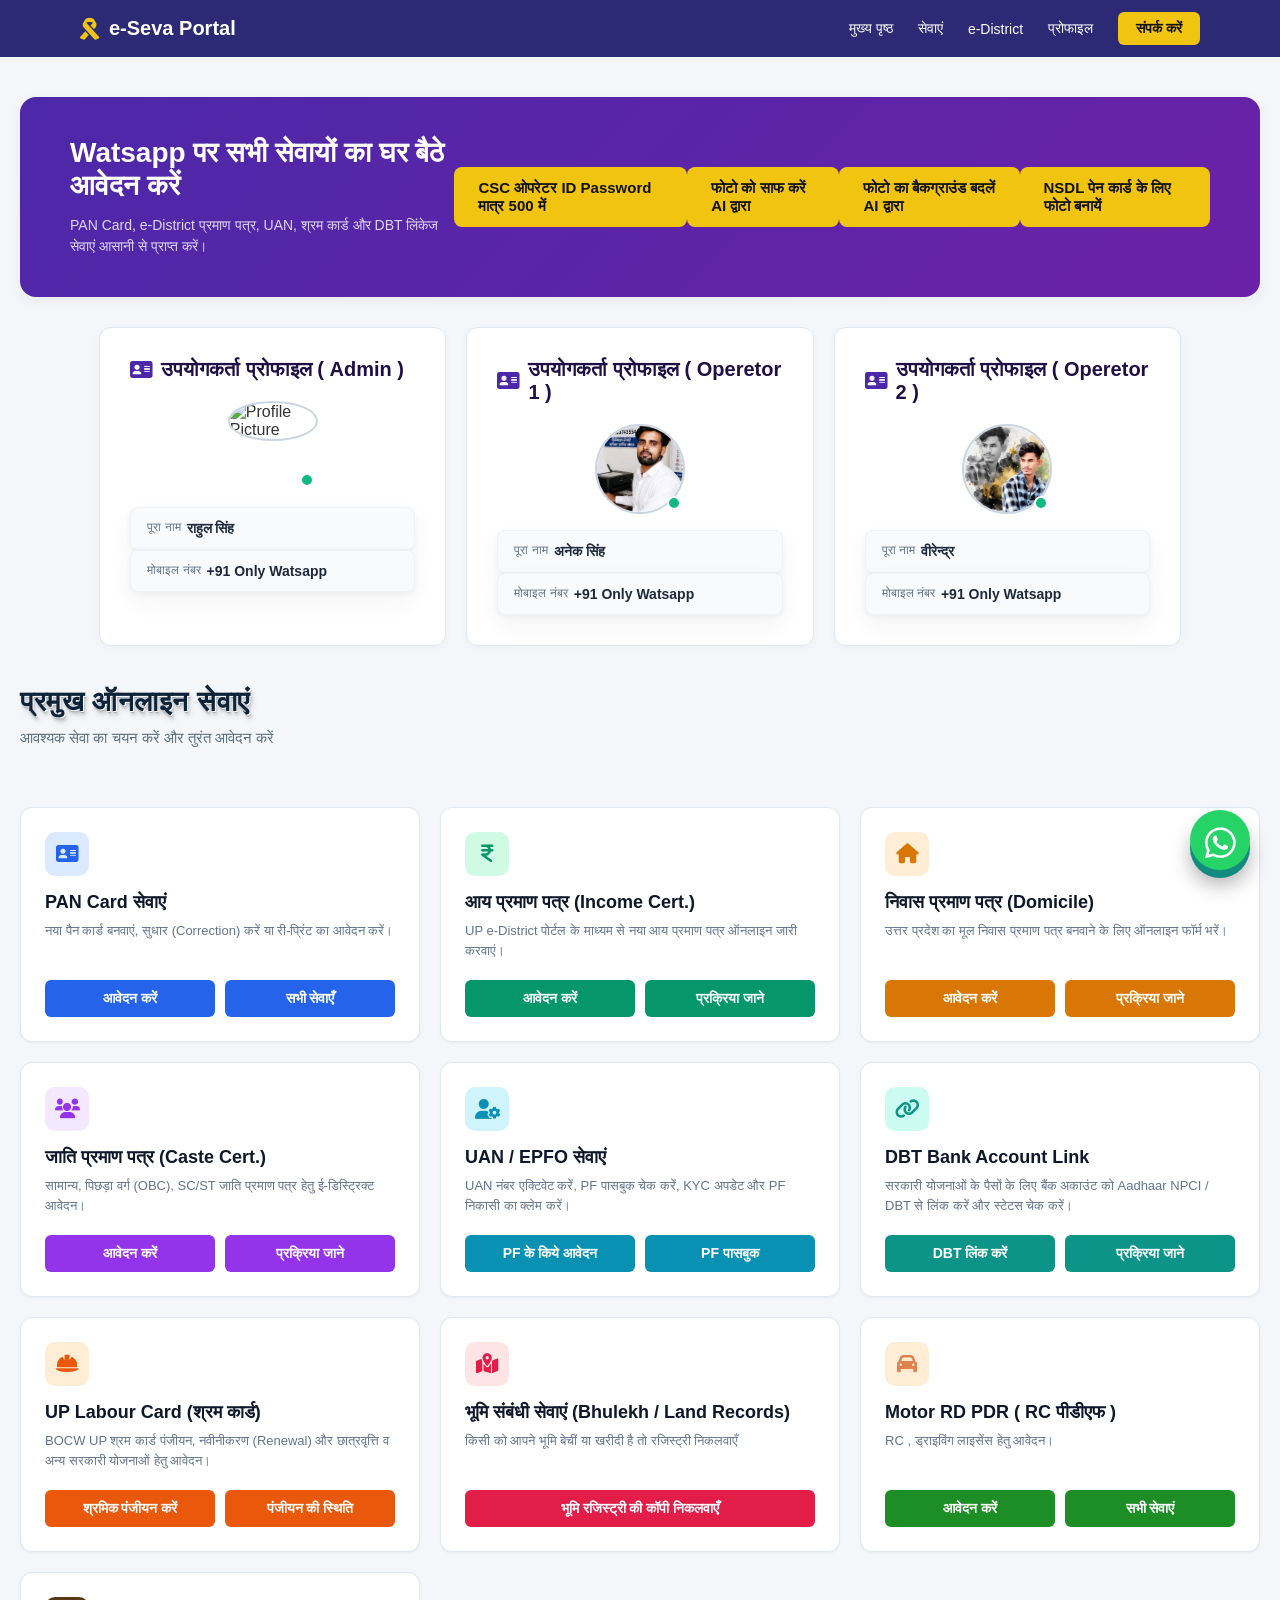
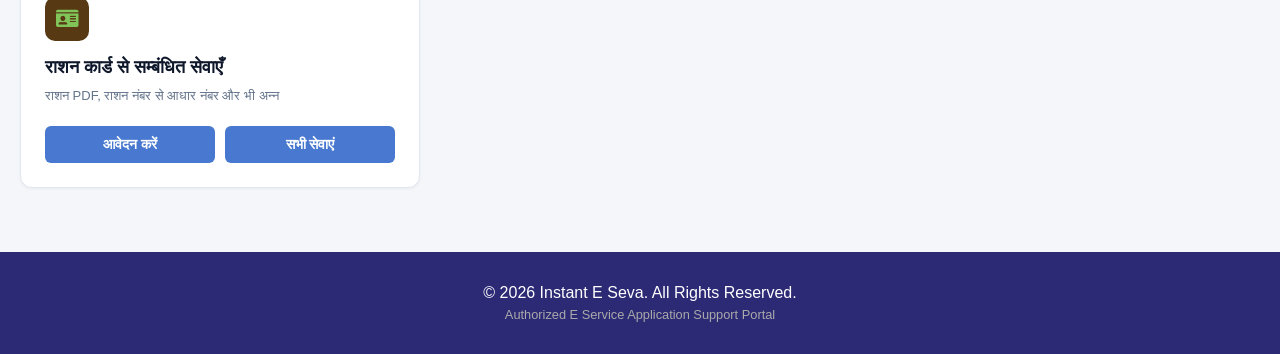
==== index.html @ 9118367d "Add files via upload" ====
<!DOCTYPE html>
<html lang="hi">
<head>
  <meta charset="UTF-8">
  <meta name="viewport" content="width=device-width, initial-scale=1.0">
  <title>e-Seva Portal</title>
  <link rel="stylesheet" href="style.css">
  <!-- Font Awesome Icons -->
  <link rel="stylesheet" href="https://cdnjs.cloudflare.com/ajax/libs/font-awesome/6.4.0/css/all.min.css">
  <link href="https://cdnjs.cloudflare.com/ajax/libs/font-awesome/6.0.0/css/all.min.css" rel="stylesheet">
</head>
<a href="https://wa.me/919196019864" class="whatsapp-3d-btn" target="_blank" aria-label="Chat on WhatsApp">
  <i class="fab fa-whatsapp"></i>
</a>
<body>

  <!-- Navigation Bar -->
  <header class="navbar">
    <div class="logo">
      <i class="fa-solid fa-ribbon logo-icon"></i>
      <span>e-Seva Portal</span>
    </div>
    <nav class="nav-links">
      <a href="#">मुख्य पृष्ठ</a>
      <a href="allser.html" target="_blank">सेवाएं</a>
      <a href="https://edistrict.up.gov.in/edistrictup/" target="_blank">e-District</a>
      <a href="#">प्रोफाइल</a>
      <a href="https://wa.me/919196019864" target="_blank" class="btn-contact">संपर्क करें</a>
    </nav>
  </header>

  <!-- Main Container -->
  <main class="container">
    
    <!-- Hero Banner -->
    <section class="hero-banner">
      <div class="hero-content">
        <h1>Watsapp पर सभी सेवायों का घर बैठे आवेदन करें </h1>
        <p>PAN Card, e-District प्रमाण पत्र, UAN, श्रम कार्ड और DBT लिंकेज सेवाएं आसानी से प्राप्त करें।</p>
      </div>
      <a href="https://wa.me/919196019864" target="_blank" class="btn-yellow">CSC ओपरेटर ID Password मात्र 500 में</a>      
      <a href="https://picsart.com/ai-image-enhancer/" target="_blank" class="btn-yellow">फोटो को साफ करें AI द्वारा</a>
      <a href="https://www.remove.bg/upload" target="_blank" class="btn-yellow">फोटो का बैकग्राउंड बदलें AI द्वारा</a>
      <a href="nsdl.html" target="_blank" class="btn-yellow">NSDL पेन कार्ड के लिए फोटो बनायें</a>
    </section>

    <!-- User Profile Section -->
   <div class="card-contener">
    <section class="profile-card">
      <h2 class="profile-title">
        <i class="fa-solid fa-address-card"></i>
        उपयोगकर्ता प्रोफाइल ( Admin )
      </h2>

      <div class="profile-grid">
        <!-- Avatar Column -->
        <div class="avatar-container">
          <div class="avatar-wrapper">
            <!-- आप यहाँ अपनी इमेज का URL लगा सकते हैं -->
            <img src="rahul.png" alt="Profile Picture" class="avatar-img">
            <span class="status-dot"></span>
          </div>
        </div>

        <!-- Details Grid -->
        <div class="details-grid">
          <div class="info-box">
            <span class="label">पूरा नाम</span>
            <span class="value">राहुल सिंह</span>
          </div>

          <div class="info-box">
            <span class="label">मोबाइल नंबर</span>
            <span class="value">+91 Only Watsapp</span>
          </div>
        </div>
      </div>
      
    </section>
<section class="profile-card">
      <h2 class="profile-title">
        <i class="fa-solid fa-address-card"></i>
        उपयोगकर्ता प्रोफाइल ( Operetor 1 )
      </h2>

      <div class="profile-grid">
        <!-- Avatar Column -->
        <div class="avatar-container">
          <div class="avatar-wrapper">
            <!-- आप यहाँ अपनी इमेज का URL लगा सकते हैं -->
            <img src="ane.jpg" alt="Profile Picture" class="avatar-img">
            <span class="status-dot"></span>
          </div>
        </div>

        <!-- Details Grid -->
        <div class="details-grid">
          <div class="info-box">
            <span class="label">पूरा नाम</span>
            <span class="value">अनेक सिंह</span>
          </div>

          <div class="info-box">
            <span class="label">मोबाइल नंबर</span>
            <span class="value">+91 Only Watsapp</span>
          </div>
        </div>
      </div>
      
    </section>
    <section class="profile-card">
      <h2 class="profile-title">
        <i class="fa-solid fa-address-card"></i>
        उपयोगकर्ता प्रोफाइल ( Operetor 2 )
      </h2>

      <div class="profile-grid">
        <!-- Avatar Column -->
        <div class="avatar-container">
          <div class="avatar-wrapper">
            <!-- आप यहाँ अपनी इमेज का URL लगा सकते हैं -->
            <img src="vee.jpg" alt="Profile Picture" class="avatar-img">
            <span class="status-dot"></span>
          </div>
        </div>

        <!-- Details Grid -->
        <div class="details-grid">
          <div class="info-box">
            <span class="label">पूरा नाम</span>
            <span class="value">वीरेन्द्र</span>
          </div>

          <div class="info-box">
            <span class="label">मोबाइल नंबर</span>
            <span class="value">+91 Only Watsapp</span>
          </div>
        </div>
      </div>
      
    </section>
    </div>
  </main>
<div class="container">
    <!-- Header -->
    <div class="header">
      <h1 class="heading-3d">प्रमुख ऑनलाइन सेवाएं</h1>
      <p class="sub-heading">आवश्यक सेवा का चयन करें और तुरंत आवेदन करें</p>
    </div>

    <!-- Services Grid -->
    <div class="services-grid">

      <!-- Card 1: PAN Card -->
      <div class="card card-pan">
        <div>
          <div class="icon-box"><i class="fa-solid fa-address-card"></i></div>
          <h2>PAN Card सेवाएं</h2>
          <p>नया पैन कार्ड बनवाएं, सुधार (Correction) करें या री-प्रिंट का आवेदन करें।</p>
        </div>
        <div class="button-group">
        <a href="https://wa.me/919196019864" target="_blank" class="btn">आवेदन करें</a>
        <a href="allser.html" target="_blank" class="btn">सभी सेवाएँ</a>
        </div>
      </div>

      <!-- Card 2: Income Cert -->
      <div class="card card-income">
        <div>
          <div class="icon-box"><i class="fa-solid fa-indian-rupee-sign"></i></div>
          <h2>आय प्रमाण पत्र (Income Cert.)</h2>
          <p>UP e-District पोर्टल के माध्यम से नया आय प्रमाण पत्र ऑनलाइन जारी करवाएं।</p>
        </div>
        <div class="button-group">
        <a href="https://wa.me/919196019864" target="_blank" class="btn">आवेदन करें</a>
        <a href="edis.html" target="_blank" class="btn">प्रक्रिया जाने</a>
        </div>
      </div>

      <!-- Card 3: Domicile -->
      <div class="card card-domicile">
        <div>
          <div class="icon-box"><i class="fa-solid fa-house"></i></div>
          <h2>निवास प्रमाण पत्र (Domicile)</h2>
          <p>उत्तर प्रदेश का मूल निवास प्रमाण पत्र बनवाने के लिए ऑनलाइन फॉर्म भरें।</p>
        </div>
        <div class="button-group">
        <a href="https://wa.me/919196019864" target="_blank" class="btn">आवेदन करें</a>
        <a href="edis.html" target="_blank" class="btn">प्रक्रिया जाने</a>
        </div>
      </div>

      <!-- Card 4: Caste Cert -->
      <div class="card card-caste">
        <div>
          <div class="icon-box"><i class="fa-solid fa-users"></i></div>
          <h2>जाति प्रमाण पत्र (Caste Cert.)</h2>
          <p>सामान्य, पिछड़ा वर्ग (OBC), SC/ST जाति प्रमाण पत्र हेतु ई-डिस्ट्रिक्ट आवेदन।</p>
        </div>
        <div class="button-group">
        <a href="https://wa.me/919196019864" target="_blank" class="btn">आवेदन करें</a>
        <a href="edis.html" target="_blank" class="btn">प्रक्रिया जाने</a>
        </div>
      </div>

      <!-- Card 5: UAN / EPFO -->
      <div class="card card-uan">
        <div>
          <div class="icon-box"><i class="fa-solid fa-user-gear"></i></div>
          <h2>UAN / EPFO सेवाएं</h2>
          <p>UAN नंबर एक्टिवेट करें, PF पासबुक चेक करें, KYC अपडेट और PF निकासी का क्लेम करें।</p>
        </div>
        <div class="button-group">
        <a href="https://unifiedportal-mem.epfindia.gov.in/memberinterface/" target="_blank" class="btn">PF के किये आवेदन</a>
        <a href="https://passbook.epfindia.gov.in/MemberPassBook/login" target="_blank" class="btn">PF पासबुक</a>
        </div>
      </div>

      <!-- Card 6: DBT Bank Account Link -->
      <div class="card card-dbt">
        <div>
          <div class="icon-box"><i class="fa-solid fa-link"></i></div>
          <h2>DBT Bank Account Link</h2>
          <p>सरकारी योजनाओं के पैसों के लिए बैंक अकाउंट को Aadhaar NPCI / DBT से लिंक करें और स्टेटस चेक करें।</p>
        </div>
        <div class="button-group">
        <a href="https://www.npci.org.in/" target="_blank" class="btn">DBT लिंक करें</a>
        <a href="#" class="btn">प्रक्रिया जाने</a>
        </div>
      </div>

      <!-- Card 7: UP Labour Card -->
      <div class="card card-labour">
        <div>
          <div class="icon-box"><i class="fa-solid fa-hard-hat"></i></div>
          <h2>UP Labour Card (श्रम कार्ड)</h2>
          <p>BOCW UP श्रम कार्ड पंजीयन, नवीनीकरण (Renewal) और छात्रवृत्ति व अन्य सरकारी योजनाओं हेतु आवेदन।</p>
        </div>
        <div class="button-group">
        <a href="https://labour.upbocw.in/" target="_blank" class="btn">श्रमिक पंजीयन करें</a>
        <a href="https://upbocw.in/LabourEstbDetail" target="_blank" class="btn">पंजीयन की स्थिति</a>
        </div>
      </div>

      <!-- Card 8: Bhulekh / Land Records -->
      <div class="card card-land">
        <div>
          <div class="icon-box"><i class="fa-solid fa-map-location-dot"></i></div>
          <h2>भूमि संबंधी सेवाएं (Bhulekh / Land Records)</h2>
          <p>किसी को आपने भूमि बेचीं या खरीदी है तो रजिस्ट्री निकलवाएँ</p>
        </div>
        <div class="btn-group">
          <a href="https://wa.me/919196019864" target="_blank" class="btn btn-red">भूमि रजिस्ट्री की कॉपी निकलवाएँ</a>
          
        </div>
      </div>
      <div class="card card-rc">
        <div>
          <div class="icon-box"><i class="fa-solid fa-car"></i></div>
          <h2>Motor RD PDR ( RC पीडीएफ )</h2>
          <p>RC , ड्राइविंग लाइसेंस हेतु आवेदन।</p>
        </div>
        <div class="button-group">
        <a href="https://wa.me/919196019864" target="_blank" class="btn">आवेदन करें</a>
        <a href="allser.html" target="_blank" class="btn">सभी सेवाएं</a>
        </div>
      </div>
      <div class="card card-rasan">
        <div>
          <div class="icon-box"><i class="fa-solid fa-id-card"></i></div>
          <h2>राशन कार्ड से सम्बंधित सेवाएँ</h2>
          <p>राशन PDF, राशन नंबर से आधार नंबर और भी अन्न</p>
        </div>
        <div class="button-group">
        <a href="https://wa.me/919196019864" target="_blank" class="btn">आवेदन करें</a>
        <a href="allser.html" target="_blank" class="btn">सभी सेवाएं</a>
        </div>
      </div>
    </div>
  </div>
<!-- Footer -->
    <footer id="contact">
        <p>&copy; 2026 Instant E Seva. All Rights Reserved.</p>
        <p style="font-size: 0.8rem; margin-top: 5px; color: #aaa;">Authorized E Service Application Support Portal</p>
    </footer>
</body>
</html>
---- style.css ----
* {
  margin: 0;
  padding: 0;
  box-sizing: border-box;
  font-family: 'Segoe UI', Tahoma, Geneva, Verdana, sans-serif;
}

body {
  background-color: #f4f6f9;
  color: #333;
}

/* Navbar */
.navbar {
  background-color: #2c2975;
  color: #fff;
  display: flex;
  justify-content: space-between;
  align-items: center;
  padding: 12px 80px;
}

.logo {
  display: flex;
  align-items: center;
  gap: 10px;
  font-size: 20px;
  font-weight: bold;
}

.logo-icon {
  color: #f1c40f;
  font-size: 22px;
}

.nav-links {
  display: flex;
  align-items: center;
  gap: 25px;
}

.nav-links a {
  color: #fff;
  text-decoration: none;
  font-size: 14px;
  transition: transform 0.3s ease;
}

.nav-links a:hover {
  transform: scale(1.20);
}

.btn-contact {
  background-color: #f1c40f;
  color: #111 !important;
  padding: 8px 18px;
  border-radius: 6px;
  font-weight: 600;
}

/* Layout Container */
.container {
  max-width: 100%;
  margin: 40px auto;
  padding: 0 20px;
  display: flex;
  flex-direction: column;
  gap: 30px;
}

/* Hero Banner */
.hero-banner {
  background: linear-gradient(135deg, #4c28a8, #6b21a8);
  color: #fff;
  padding: 40px 50px;
  border-radius: 16px;
  display: flex;
  justify-content: space-between;
  align-items: center;
  box-shadow: 0 4px 15px rgba(0, 0, 0, 0.05);
}

.hero-content {
  max-width: 65%;
}

.hero-content h1 {
  font-size: 28px;
  margin-bottom: 12px;
  font-weight: 700;
}

.hero-content p {
  font-size: 14px;
  color: #e0d7f5;
  line-height: 1.5;
}

.btn-yellow {
  background-color: #f1c40f;
  color: #111;
  border: none;
  padding: 12px 24px;
  font-size: 15px;
  font-weight: bold;
  border-radius: 8px;
  cursor: pointer;
  transition: transform 0.1s ease;
  text-decoration: none;
}

.btn-yellow:hover {
  transform: translateY(-2px);
}

/* Profile Card */
.card-contener {
  display: flex;  
  flex-direction: row;
  justify-content: center;
  gap: 20px; /* Cards ke beech ki doori */
  flex-wrap: wrap;
}
.profile-card {
  width: 28%;
  background-color: #fff;
  border-radius: 12px;
  padding: 30px;
  border: 1px solid #e2e8f0;
  box-shadow: 0 2px 8px rgba(0, 0, 0, 0.03);
  
}

.profile-title {
  color: #1e1045;
  font-size: 1.25rem;
  font-weight: bold;
  margin-bottom: 20px;
  display: flex;
  align-items: center;
  gap: 8px;
}

.profile-title i {
  color: #4c28a8;
}

.profile-grid {
  display: grid;
  grid-template-columns: repeat(auto-fit, minmax(180px, 1fr));
  gap: 16px;
  align-items: stretch;
}

/* Profile Image */
.avatar-container {
  display: flex;
  justify-content: center;
  align-items: center;
}

.avatar-wrapper {
  position: relative;
  width: 90px;
  height: 90px;
}

.avatar-img {
  width: 100%;
  height: 100%;
  border-radius: 50%;
  object-fit: cover;
  border: 2px solid #cbd5e1;
}

.status-dot {
  position: absolute;
  bottom: 4px;
  right: 4px;
  width: 14px;
  height: 14px;
  background-color: #10b981;
  border: 2px solid #fff;
  border-radius: 50%;
}

/* Details Grid Layout */
.details-grid {
  flex: 1;
  display: inline-block;
  grid-template-columns: repeat(3, 1fr);
  gap: 15px;
}

.info-box {
  background-color: #f8fafc;
  padding: 12px 16px;
  border-radius: 8px;
  display: flex;
  flex-direction: row;
  gap: 6px;
  box-shadow: 0 10px 25px rgba(0, 0, 0, 0.05), 
              0 2px 6px rgba(0, 0, 0, 0.04);
  
  border: 1px solid #f0f2f5;
  font-family: 'Segoe UI', system-ui, sans-serif;
  transition: transform 0.2s ease, box-shadow 0.2s ease;
}
.info-box:hover {
  transform: translateY(-2px);
  box-shadow: 0 14px 30px rgba(0, 0, 0, 0.08), 
              0 4px 8px rgba(0, 0, 0, 0.05);
}

.label {
  font-size: 12px;
  color: #64748b;
}

.value {
  font-size: 14px;
  font-weight: 600;
  color: #1e293b;
  
}

.status-verified {
  color: #059669;
  display: flex;
  align-items: center;
  gap: 6px;
}
@media (max-width: 480px) {
  .profile-grid {
    grid-template-columns: 1fr; /* मोबाइल में एक के नीचे एक दिखेगा */
  }

  .avatar-container {
    margin-bottom: 10px;
  }
}
* {
      box-sizing: border-box;
      margin: 0;
      padding: 0;
      font-family: 'Segoe UI', Tahoma, Geneva, Verdana, sans-serif;
}

    /* Heading Section */
    .header {
      margin-bottom: 30px;
      width: 35%;
        
    }

    .heading-3d {
      font-size: 28px;
      font-weight: 800;
      color: #0d233a; /* गहरा नीला/काला रंग */
      margin: 0 0 10px 0;
      letter-spacing: 0.5px;
      
      /* Multi-layered Text Shadow - यह असली 3D और गहराई (Depth) देता है */
      text-shadow: 
        1px 1px 0px #ffffff,               /* ऊपरी रोशनी (Highlight) */
        1px 2px 1px rgba(13, 35, 58, 0.2),  /* पहली परत की परछाई */
        2px 4px 3px rgba(0, 0, 0, 0.15),    /* मध्यम परछाई */
        3px 6px 6px rgba(0, 0, 0, 0.1);     /* नीची फैली हुई परछाई */
       
    }

    .sub-heading {
      font-size: 15px;
      color: #5a6e7f;
      margin: 0;
      font-weight: 500;
      /* सब-टेक्स्ट के लिए हल्का इनर-इफेक्ट */
      text-shadow: 1px 1px 1px rgba(255, 255, 255, 0.8);
      
    }

    /* Grid Layout */
    .services-grid {
      display: grid;
      grid-template-columns: repeat(auto-fit, minmax(320px, 1fr));
      gap: 20px;
    }

    /* Service Card */
    .card {
      background: #ffffff;
      border: 1px solid #e2e8f0;
      border-radius: 12px;
      padding: 24px;
      display: flex;
      flex-direction: column;
      justify-content: space-between;
      box-shadow: 0 1px 3px rgba(0, 0, 0, 0.05);
      transition: transform 0.2s, box-shadow 0.2s;
    }

    .card:hover {
      transform: translateY(-2px);
      box-shadow: 0 4px 12px rgba(0, 0, 0, 0.08);
    }

    /* Icon Box */
    .icon-box {
      width: 44px;
      height: 44px;
      border-radius: 10px;
      display: flex;
      align-items: center;
      justify-content: center;
      font-size: 20px;
      margin-bottom: 16px;
    }

    /* Content */
    .card h2 {
      font-size: 18px;
      font-weight: 700;
      color: #0f172a;
      margin-bottom: 8px;
    }

    .card p {
      font-size: 13px;
      color: #64748b;
      line-height: 1.5;
      margin-bottom: 20px;
      flex-grow: 1;
    }

    /* Buttons */
    .btn {
      display: block;
      width: 50%;
      padding: 10px 16px;
      border: none;
      border-radius: 6px;
      font-size: 14px;
      font-weight: 600;
      color: #ffffff;
      text-align: center;
      text-decoration: none;
      cursor: pointer;
      transition: opacity 0.2s;
    }
.button-group {
  display: flex;         /* Buttons ko row me lane ke liye */
  flex-direction: row;    /* Default row hi hota hai */
  gap: 10px;             /* Buttons ke beech ki spacing */
  align-items: center;   /* Vertical alignment ke liye */
}

/* Optional: agar buttons ko poori width divide karni ho */
.button-group .btn {
  flex: 1;               /* Dono buttons equal width ke ho jayenge */
  padding: 10px 15px;
  background-color: #2563eb;
  color: white;
  border: none;
  border-radius: 6px;
  cursor: pointer;
}
    .btn:hover {
      opacity: 0.9;
    }

    /* Multi-Button Layout */
    .btn-group {
      display: flex;
      gap: 10px;
    }

    .btn-group .btn {
      flex: 1;
    }
    /* Footer */
        footer {
            background-color: #2c2975;
            color: white;
            text-align: center;
            padding: 2rem;
            margin-top: 4rem;
            
        }
        /* WhatsApp 3D Button Style */
.whatsapp-3d-btn {
  position: fixed;
  bottom: 30px;
  right: 30px;
  width: 60px;
  height: 60px;
  background-color: #25D366;
  color: #fff;
  border-radius: 50%;
  text-align: center;
  font-size: 35px;
  line-height: 60px;
  text-decoration: none;
  z-index: 1000;
  
  /* 3D Depth Base Effect */
  box-shadow: 0 8px 0 #128C7E, 0 15px 20px rgba(0, 0, 0, 0.3);
  transition: all 0.2s ease-in-out;
  transform: translateY(0);
}

/* Hover Effect (Button niche dabne jaisa 3D effect dega) */
.whatsapp-3d-btn:hover {
  transform: translateY(4px);
  box-shadow: 0 4px 0 #128C7E, 0 8px 10px rgba(0, 0, 0, 0.3);
  background-color: #20ba5a;
}

/* Click / Active Effect */
.whatsapp-3d-btn:active {
  transform: translateY(8px);
  box-shadow: 0 0 0 #128C7E, 0 3px 5px rgba(0, 0, 0, 0.3);
}

/* Icon Centering Alignment */
.whatsapp-3d-btn i {
  vertical-align: middle;
}



    /* Custom Colors for Cards */
    /* 1. PAN Card */
    .card-pan .icon-box { background-color: #dbeafe; color: #2563eb; }
    .card-pan .btn { background-color: #2563eb; }

    /* 2. Income Cert */
    .card-income .icon-box { background-color: #d1fae5; color: #059669; }
    .card-income .btn { background-color: #059669; }

    /* 3. Domicile */
    .card-domicile .icon-box { background-color: #ffedd5; color: #d97706; }
    .card-domicile .btn { background-color: #d97706; }

    /* 4. Caste Cert */
    .card-caste .icon-box { background-color: #f3e8ff; color: #9333ea; }
    .card-caste .btn { background-color: #9333ea; }

    /* 5. UAN / EPFO */
    .card-uan .icon-box { background-color: #cff4fc; color: #0891b2; }
    .card-uan .btn { background-color: #0891b2; }

    /* 6. DBT Bank */
    .card-dbt .icon-box { background-color: #ccfbf1; color: #0d9488; }
    .card-dbt .btn { background-color: #0d9488; }

    /* 7. UP Labour Card */
    .card-labour .icon-box { background-color: #ffedd5; color: #ea580c; }
    .card-labour .btn { background-color: #ea580c; }

    /* 8. Land Records */
    .card-land .icon-box { background-color: #ffe4e6; color: #e11d48; }
    .card-land .btn-red { background-color: #e11d48; }
    .card-land .btn-gray { background-color: #f1f5f9; color: #334155; }

    /* 9. UP Labour Card */
    .card-rc .icon-box { background-color: #ffedd5; color: #df8250; }
    .card-rc .btn { background-color: #1d8d26; }

    /* 10. UP Labour Card */
    .card-rasan .icon-box { background-color: #573913; color: #81c45a; }
    .card-rasan .btn { background-color: #4878cf; }
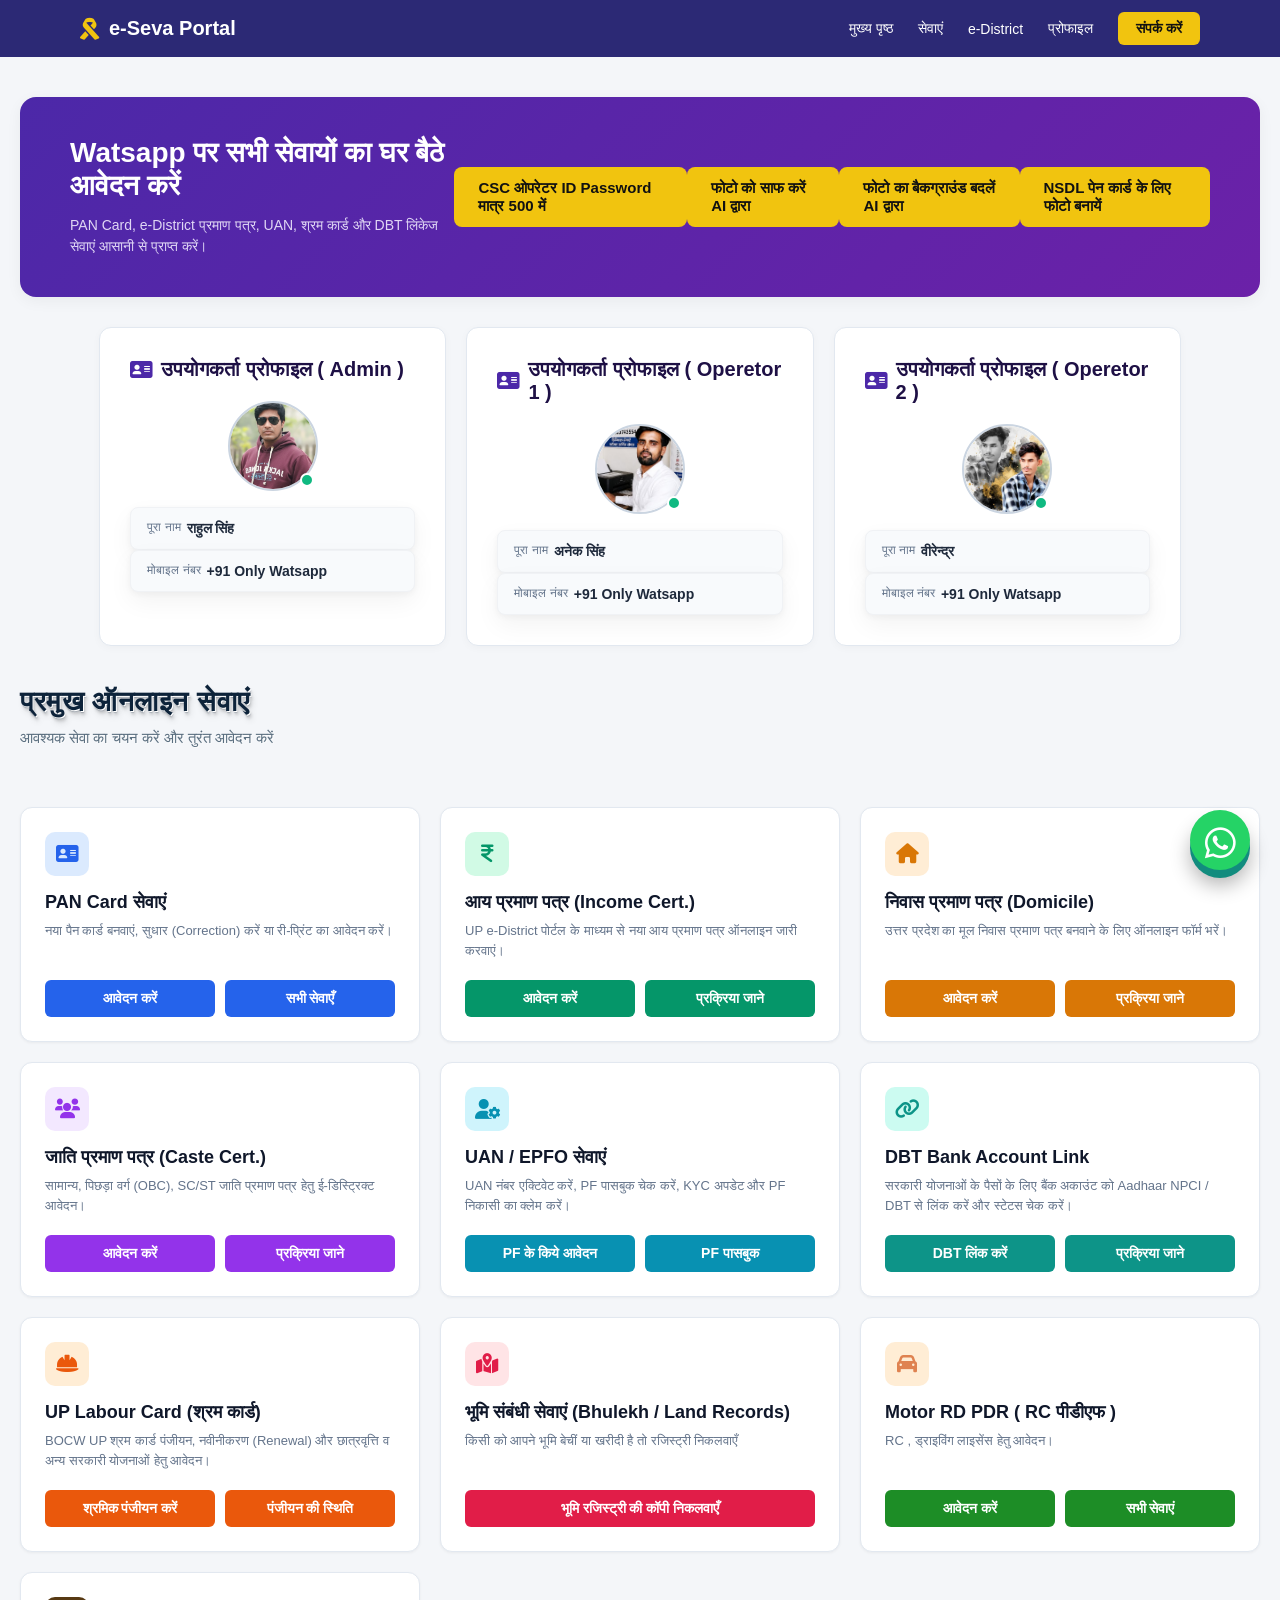
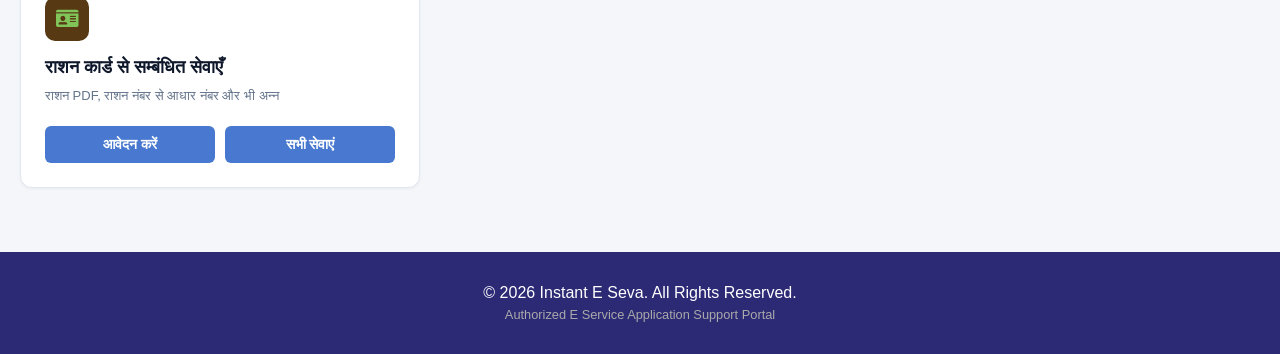
==== commit 9013ab79: "Fix HTML encoding issues in index.html" ====
--- a/index.html
+++ b/index.html
@@ -57,7 +57,7 @@
         <div class="avatar-container">
           <div class="avatar-wrapper">
             <!-- आप यहाँ अपनी इमेज का URL लगा सकते हैं -->
-            <img src="rahul.png" alt="Profile Picture" class="avatar-img">
+            <img src="Rahul.png" alt="Profile Picture" class="avatar-img">
             <span class="status-dot"></span>
           </div>
         </div>
@@ -284,4 +284,4 @@
         <p style="font-size: 0.8rem; margin-top: 5px; color: #aaa;">Authorized E Service Application Support Portal</p>
     </footer>
 </body>
-</html>+</html>
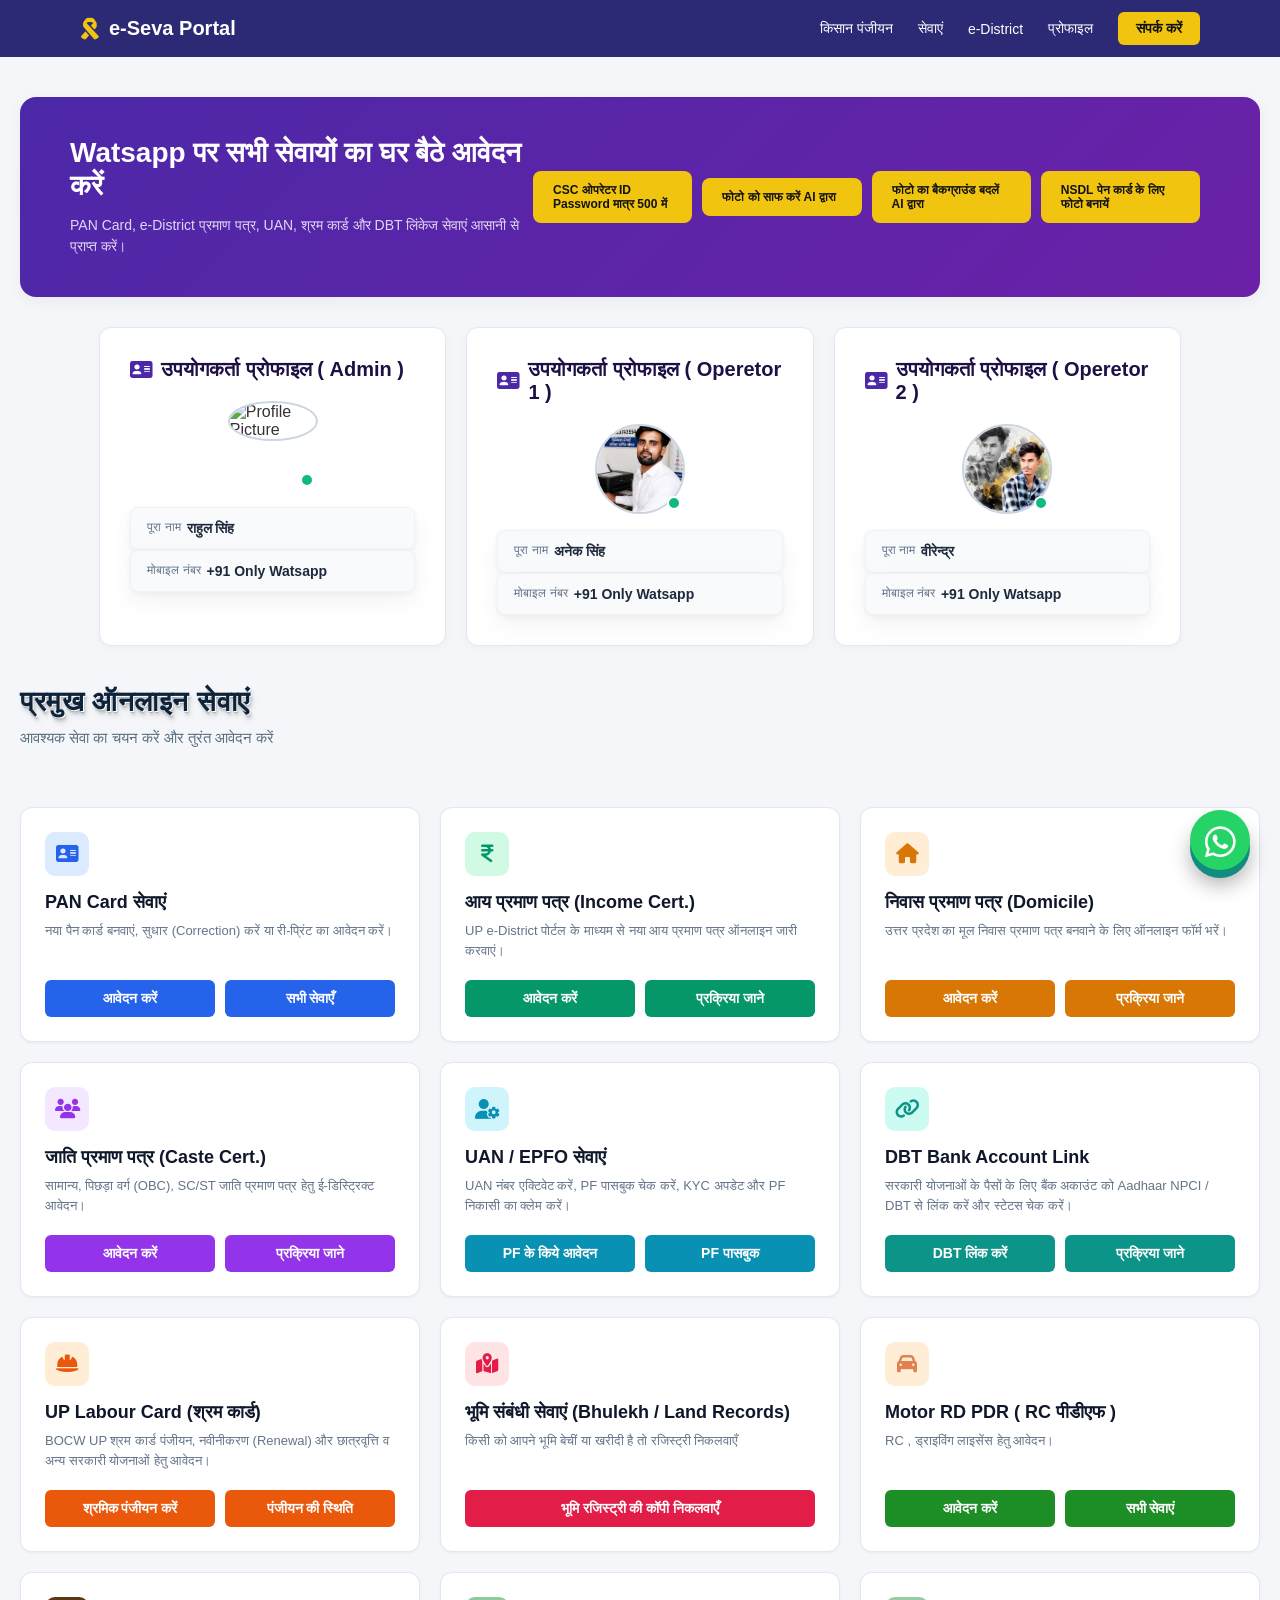
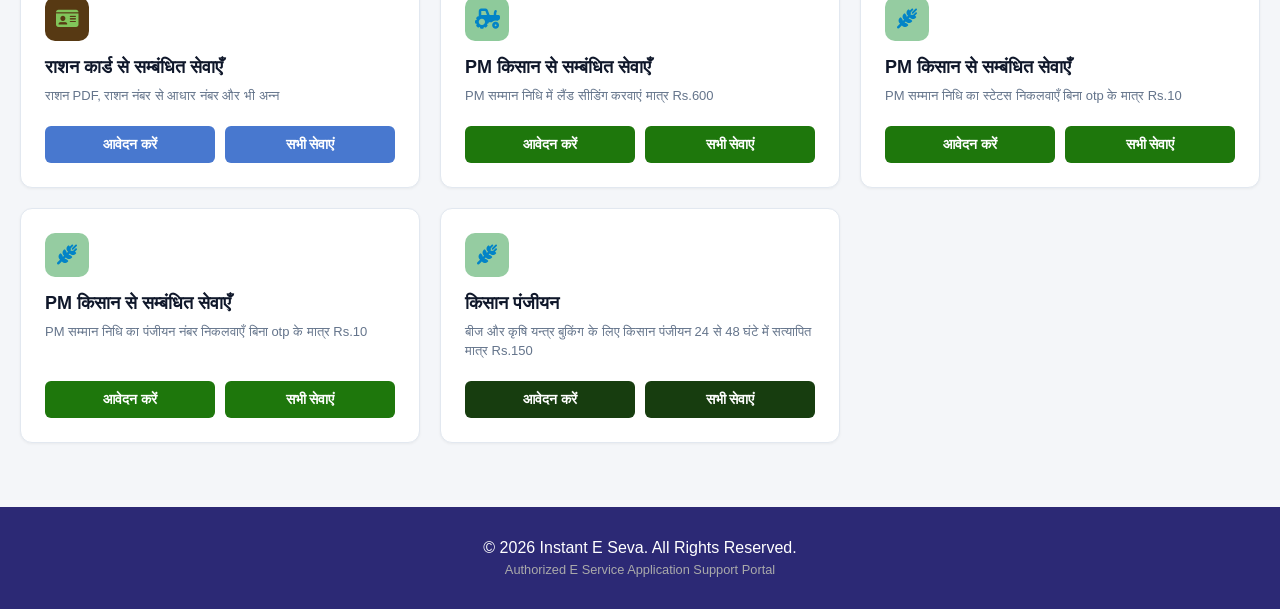
==== commit f227d05a: "Add files via upload" ====
--- a/index.html
+++ b/index.html
@@ -8,6 +8,7 @@
   <!-- Font Awesome Icons -->
   <link rel="stylesheet" href="https://cdnjs.cloudflare.com/ajax/libs/font-awesome/6.4.0/css/all.min.css">
   <link href="https://cdnjs.cloudflare.com/ajax/libs/font-awesome/6.0.0/css/all.min.css" rel="stylesheet">
+  <link rel="stylesheet" href="https://cdnjs.cloudflare.com/ajax/libs/font-awesome/6.5.1/css/all.min.css">
 </head>
 <a href="https://wa.me/919196019864" class="whatsapp-3d-btn" target="_blank" aria-label="Chat on WhatsApp">
   <i class="fab fa-whatsapp"></i>
@@ -21,7 +22,7 @@
       <span>e-Seva Portal</span>
     </div>
     <nav class="nav-links">
-      <a href="#">मुख्य पृष्ठ</a>
+      <a href="https://wa.me/919196019864" target="_blank">किसान पंजीयन</a>
       <a href="allser.html" target="_blank">सेवाएं</a>
       <a href="https://edistrict.up.gov.in/edistrictup/" target="_blank">e-District</a>
       <a href="#">प्रोफाइल</a>
@@ -57,7 +58,7 @@
         <div class="avatar-container">
           <div class="avatar-wrapper">
             <!-- आप यहाँ अपनी इमेज का URL लगा सकते हैं -->
-            <img src="Rahul.png" alt="Profile Picture" class="avatar-img">
+            <img src="rahul.png" alt="Profile Picture" class="avatar-img">
             <span class="status-dot"></span>
           </div>
         </div>
@@ -276,6 +277,50 @@
         <a href="allser.html" target="_blank" class="btn">सभी सेवाएं</a>
         </div>
       </div>
+      <div class="card card-pm1">
+        <div>
+          <div class="icon-box"><i class="fa-solid fa-tractor"></i></div>
+          <h2>PM किसान से सम्बंधित सेवाएँ</h2>
+          <p>PM सम्मान निधि में लैंड सीडिंग करवाएं मात्र Rs.600</p>
+        </div>
+        <div class="button-group">
+        <a href="https://wa.me/919196019864" target="_blank" class="btn">आवेदन करें</a>
+        <a href="allser.html" target="_blank" class="btn">सभी सेवाएं</a>
+        </div>
+      </div>
+      <div class="card card-pm2">
+        <div>
+          <div class="icon-box"><i class="fa-solid fa-wheat-awn"></i></div>
+          <h2>PM किसान से सम्बंधित सेवाएँ</h2>
+          <p>PM सम्मान निधि का स्टेटस निकलवाएँ बिना otp के मात्र Rs.10</p>
+        </div>
+        <div class="button-group">
+        <a href="https://wa.me/919196019864" target="_blank" class="btn">आवेदन करें</a>
+        <a href="allser.html" target="_blank" class="btn">सभी सेवाएं</a>
+        </div>
+      </div>
+      <div class="card card-pm3">
+        <div>
+          <div class="icon-box"><i class="fa-solid fa-wheat-awn"></i></div>
+          <h2>PM किसान से सम्बंधित सेवाएँ</h2>
+          <p>PM सम्मान निधि का पंजीयन नंबर निकलवाएँ बिना otp के मात्र Rs.10</p>
+        </div>
+        <div class="button-group">
+        <a href="https://wa.me/919196019864" target="_blank" class="btn">आवेदन करें</a>
+        <a href="allser.html" target="_blank" class="btn">सभी सेवाएं</a>
+        </div>
+      </div>
+      <div class="card card-krashi">
+        <div>
+          <div class="icon-box"><i class="fa-solid fa-wheat-awn"></i></div>
+          <h2>किसान पंजीयन</h2>
+          <p>बीज और कृषि यन्त्र बुकिंग के लिए किसान पंजीयन 24 से 48 घंटे में सत्यापित मात्र Rs.150</p>
+        </div>
+        <div class="button-group">
+        <a href="https://wa.me/919196019864" target="_blank" class="btn">आवेदन करें</a>
+        <a href="allser.html" target="_blank" class="btn">सभी सेवाएं</a>
+        </div>
+      </div>
     </div>
   </div>
 <!-- Footer -->
@@ -284,4 +329,4 @@
         <p style="font-size: 0.8rem; margin-top: 5px; color: #aaa;">Authorized E Service Application Support Portal</p>
     </footer>
 </body>
-</html>
+</html>
--- a/style.css
+++ b/style.css
@@ -18,6 +18,8 @@
   justify-content: space-between;
   align-items: center;
   padding: 12px 80px;
+  width: 100%;
+  max-width: 100%;
 }
 
 .logo {
@@ -43,11 +45,11 @@
   color: #fff;
   text-decoration: none;
   font-size: 14px;
-  transition: transform 0.3s ease;
+  transition: transform 0.1s ease;
 }
 
 .nav-links a:hover {
-  transform: scale(1.20);
+  transform: scale(1.05);
 }
 
 .btn-contact {
@@ -285,7 +287,12 @@
       grid-template-columns: repeat(auto-fit, minmax(320px, 1fr));
       gap: 20px;
     }
-
+    .card-container {
+    grid-template-columns: 1fr; /* एक लाइन में केवल 1 कार्ड दिखेगा */
+    gap: 10px;
+    padding: 10px;
+  }
+ 
     /* Service Card */
     .card {
       background: #ffffff;
@@ -469,3 +476,81 @@
     /* 10. UP Labour Card */
     .card-rasan .icon-box { background-color: #573913; color: #81c45a; }
     .card-rasan .btn { background-color: #4878cf; }
+   
+    /* 11. PM1 */
+    .card-pm1 .icon-box { background-color: #8eca9b; color: #0284c7; }
+    .card-pm1 .btn { background-color: #1e770c; }
+    /* 12. PM2 */
+    .card-pm2 .icon-box { background-color: #95cca1; color: #0284c7; }
+    .card-pm2 .btn { background-color: #1e770c; }
+    /* 13. PM3 */
+    .card-pm3 .icon-box { background-color: #95cca1; color: #0284c7; }
+    .card-pm3 .btn { background-color: #1e770c; }
+    /* 13. krashi */
+    .card-krashi .icon-box { background-color: #95cca1; color: #0284c7; }
+    .card-krashi .btn { background-color: #173d0f; }
+/* --- Responsive Breakpoints --- */
+
+/* Tablet Screens (1024px and below) */
+@media (max-width: 1669px) {
+ 
+  .btn-yellow {
+    justify-content: flex-start;
+    width: 15%;
+    gap: 10px;
+    padding: 12px 20px;
+    margin-right: 10px;
+    font-size: 12px;
+    font-weight: bold;
+  }
+}
+@media (max-width: 1024px) {
+  .hero-banner {
+    flex-direction: column;
+    align-items: flex-start;
+    padding: 18px 16px;
+    border-radius: 12px;
+    gap: 16px;
+  }
+
+  .btn-yellow {
+    justify-content: flex-start;
+    width: 100%;
+    gap: 10px;
+  }
+}
+
+/* Mobile Screens (600px and below) */
+@media (max-width: 600px) {
+  .hero-banner {
+    padding: 18px 16px;
+    border-radius: 12px;
+    gap: 16px;
+  }
+
+  .hero-banner h2 {
+    font-size: 1.2rem;
+  }
+
+  .hero-banner p {
+    font-size: 0.8rem;
+  }
+
+  .btn-yellow {
+    flex-direction: column;
+    width: 100%;
+    gap: 10px;
+   
+  }
+
+  .banner-btn {
+    width: 100%;
+    text-align: center;
+    white-space: normal; /* Mobile par text multi-line me wrap hone dega */
+    padding: 12px 10px;
+    font-size: 0.9rem;
+  }
+  .navbar{
+    width: 100%;
+  }
+}
